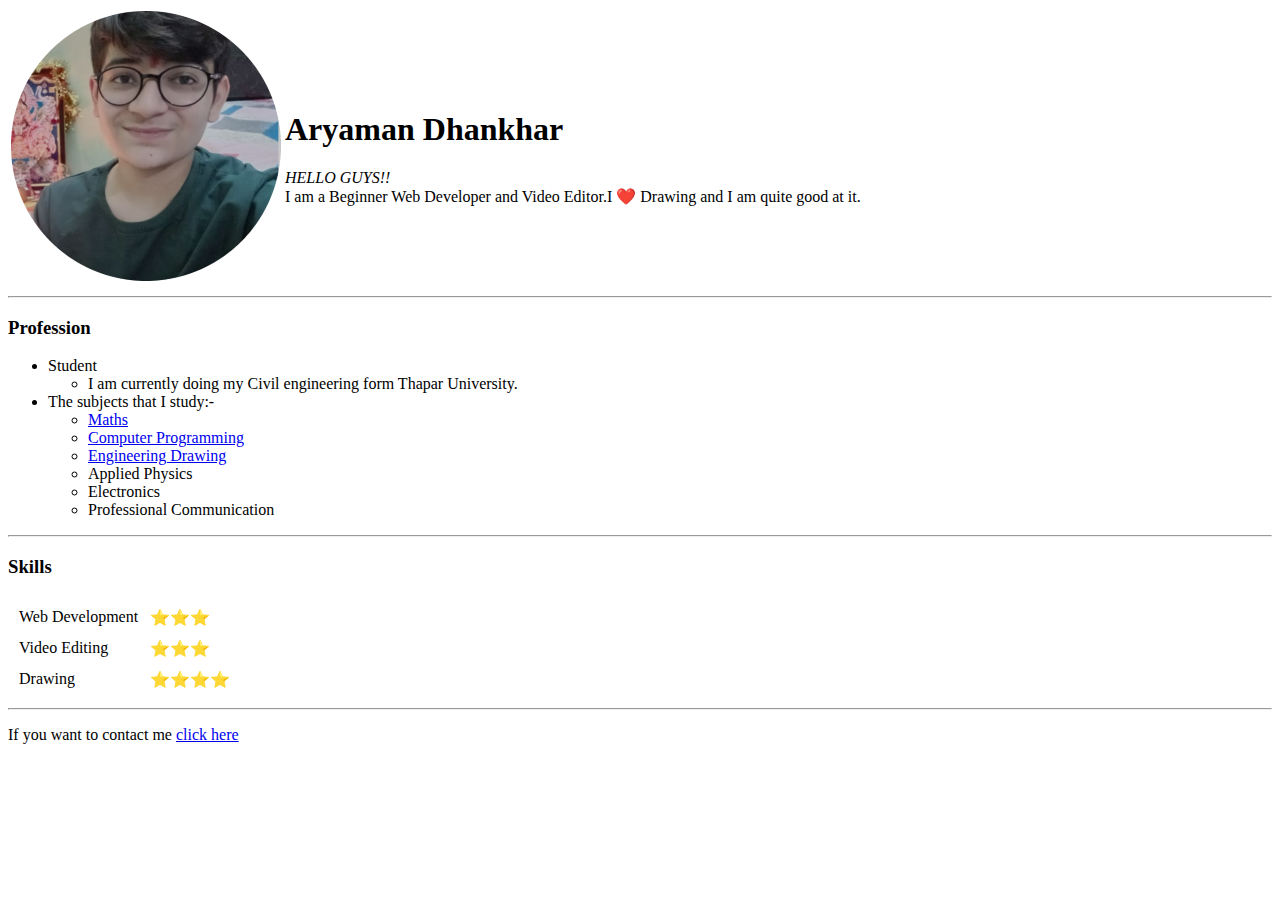
==== index.html @ f4ea9c2a "Add files via upload" ====
<!DOCTYPE html>
<html lang="en" dir="ltr">
  <head>
    <meta charset="utf-8">
    <title>AryamanDhankhar</title>
  </head>
  <body>
    <table>
      <tr>
        <td><img src="photo.png" alt=""></td>
        <td><h1>Aryaman Dhankhar</h1>
        <em>HELLO GUYS!!</em><br>
      I am a Beginner Web Developer and Video Editor.I ❤️ Drawing and I am quite good at it.</td>
      </tr>
    </table>
    <hr>
    <h3>Profession</h3>
    <ul>
      <li>Student</li>
      <ul>
        <li>I am currently doing my Civil engineering form Thapar University.</li>
        </ul>
        <li>The subjects that I study:-</li>
        <ul>
          <li><a href="https://www.studocu.com/in/course/thapar-institute-of-engineering-and-technology/mathematics/4331077">Maths</a></li>
          <li><a href="https://sites.google.com/a/thapar.edu/hspannu/uta003">Computer Programming</a></li>
          <li><a href="https://sites.google.com/thapar.edu/uta015/home">Engineering Drawing</a></li>
          <li>Applied Physics</li>
          <li>Electronics</li>
          <li>Professional Communication</li>
        </ul>
      </ul>
      <hr>
      <h3>Skills</h3>
      <table cellspacing="10px">
        <tr>
          <td>Web Development</td>
          <td>⭐⭐⭐</td>
        </tr>
        <tr>
          <td>Video Editing</td>
          <td>⭐⭐⭐</td>
        </tr>
        <tr>
          <td>Drawing</td>
          <td>⭐⭐⭐⭐</td>
        </tr>
      </table>
      <hr>
      <p>If you want to contact me <a href="contactme.html">click here</a></p>



  </body>
</html>
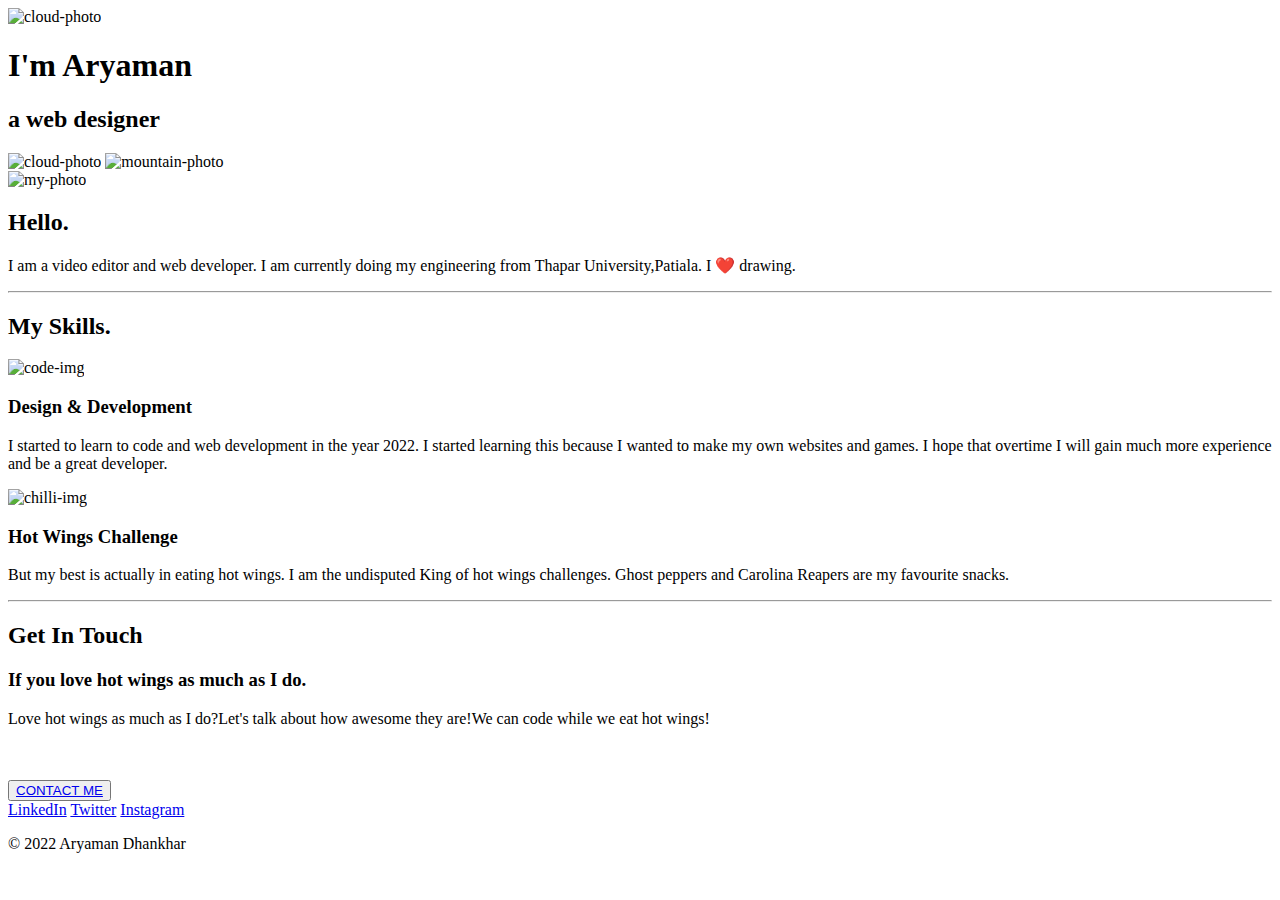
==== commit 3f95f5c9: "done" ====
--- a/index.html
+++ b/index.html
@@ -1,53 +1,61 @@
 <!DOCTYPE html>
 <html lang="en" dir="ltr">
-  <head>
+  <head><link rel="preconnect" href="https://fonts.googleapis.com">
+<link rel="preconnect" href="https://fonts.gstatic.com" crossorigin>
+<link href="https://fonts.googleapis.com/css2?family=Sacramento&display=swap" rel="stylesheet">
+<link rel="preconnect" href="https://fonts.googleapis.com">
+<link rel="preconnect" href="https://fonts.gstatic.com" crossorigin>
+<link href="https://fonts.googleapis.com/css2?family=Merriweather&display=swap" rel="stylesheet">
+<link href="https://fonts.googleapis.com/css2?family=Merriweather&family=Montserrat&display=swap" rel="stylesheet">
     <meta charset="utf-8">
-    <title>AryamanDhankhar</title>
+    <title>Aryaman Dhankhar</title>
+    <link rel="stylesheet" href="css/style.css">
+    <link rel="icon" href="favicon.ico">
   </head>
   <body>
-    <table>
-      <tr>
-        <td><img src="photo.png" alt=""></td>
-        <td><h1>Aryaman Dhankhar</h1>
-        <em>HELLO GUYS!!</em><br>
-      I am a Beginner Web Developer and Video Editor.I ❤️ Drawing and I am quite good at it.</td>
-      </tr>
-    </table>
-    <hr>
-    <h3>Profession</h3>
-    <ul>
-      <li>Student</li>
-      <ul>
-        <li>I am currently doing my Civil engineering form Thapar University.</li>
-        </ul>
-        <li>The subjects that I study:-</li>
-        <ul>
-          <li><a href="https://www.studocu.com/in/course/thapar-institute-of-engineering-and-technology/mathematics/4331077">Maths</a></li>
-          <li><a href="https://sites.google.com/a/thapar.edu/hspannu/uta003">Computer Programming</a></li>
-          <li><a href="https://sites.google.com/thapar.edu/uta015/home">Engineering Drawing</a></li>
-          <li>Applied Physics</li>
-          <li>Electronics</li>
-          <li>Professional Communication</li>
-        </ul>
-      </ul>
+    <div class="blue">
+      <img class="top-cloud" src="image/cloud.png" alt="cloud-photo">
+      <h1>I'm Aryaman</h1>
+      <h2>a web designer</h2>
+
+      <img class="bottom-cloud" src="image/cloud.png" alt="cloud-photo">
+      <img src="image/mountain.png" alt="mountain-photo">
+    </div>
+    <div class="profile">
+        <img src="image/boy.png" width="40%" alt="my-photo">
+        <h2>Hello.</h2>
+        <p>I am a video editor and web developer. I am currently doing my engineering from Thapar University,Patiala. I ❤️ drawing.</p>
+      </div>
       <hr>
-      <h3>Skills</h3>
-      <table cellspacing="10px">
-        <tr>
-          <td>Web Development</td>
-          <td>⭐⭐⭐</td>
-        </tr>
-        <tr>
-          <td>Video Editing</td>
-          <td>⭐⭐⭐</td>
-        </tr>
-        <tr>
-          <td>Drawing</td>
-          <td>⭐⭐⭐⭐</td>
-        </tr>
-      </table>
+      <div class="skills">
+        <h2>My Skills.</h2>
+        <div class="skill-row">
+          <img class="code-img"src="image/computer1.png"  alt="code-img">
+          <h3>Design & Development</h3>
+          <p>I started to learn to code and web development in the year 2022. I started learning this because I wanted to make my own websites and games.
+            I hope that overtime I will gain much more experience and be a great developer.</p>
+        </div>
+        <div class="skill-row">
+          <img class="chilli-img" src="image/chillies.png" alt="chilli-img">
+          <h3>Hot Wings Challenge</h3>
+          <p>But my best is actually in eating hot wings. I am the undisputed King of hot wings challenges. Ghost peppers and Carolina Reapers are my favourite snacks.</p>
+        </div>
       <hr>
-      <p>If you want to contact me <a href="contactme.html">click here</a></p>
+      <div class="contact-me">
+        <h2>Get In Touch</h2>
+        <h3>If you love hot wings as much as I do.</h3>
+        <p class="last">Love hot wings as much as I do?Let's talk about how awesome they are!We can code while we eat hot wings!</p><br><br>
+        <button class="btn"><a class="btn" href="mailto:samuelmusk2@email.com">CONTACT ME</a></border>
+      </div>
+    </div>
+
+
+    <div class="ending">
+      <a class="footer1-link" href="https://www.linkedin.com/in/aryaman-dhankhar-224599231/?lipi=urn%3Ali%3Apage%3Ad_flagship3_feed%3B8lncb4scSFiQ5d0BUjhLOw%3D%3D">LinkedIn</a>
+      <a class="footer2-link" href="https://twitter.com/">Twitter</a>
+      <a class="footer3-link" href="https://www.instagram.com/">Instagram</a>
+      <p class="tt">© 2022 Aryaman Dhankhar </p>
+    </div>
 
 
 
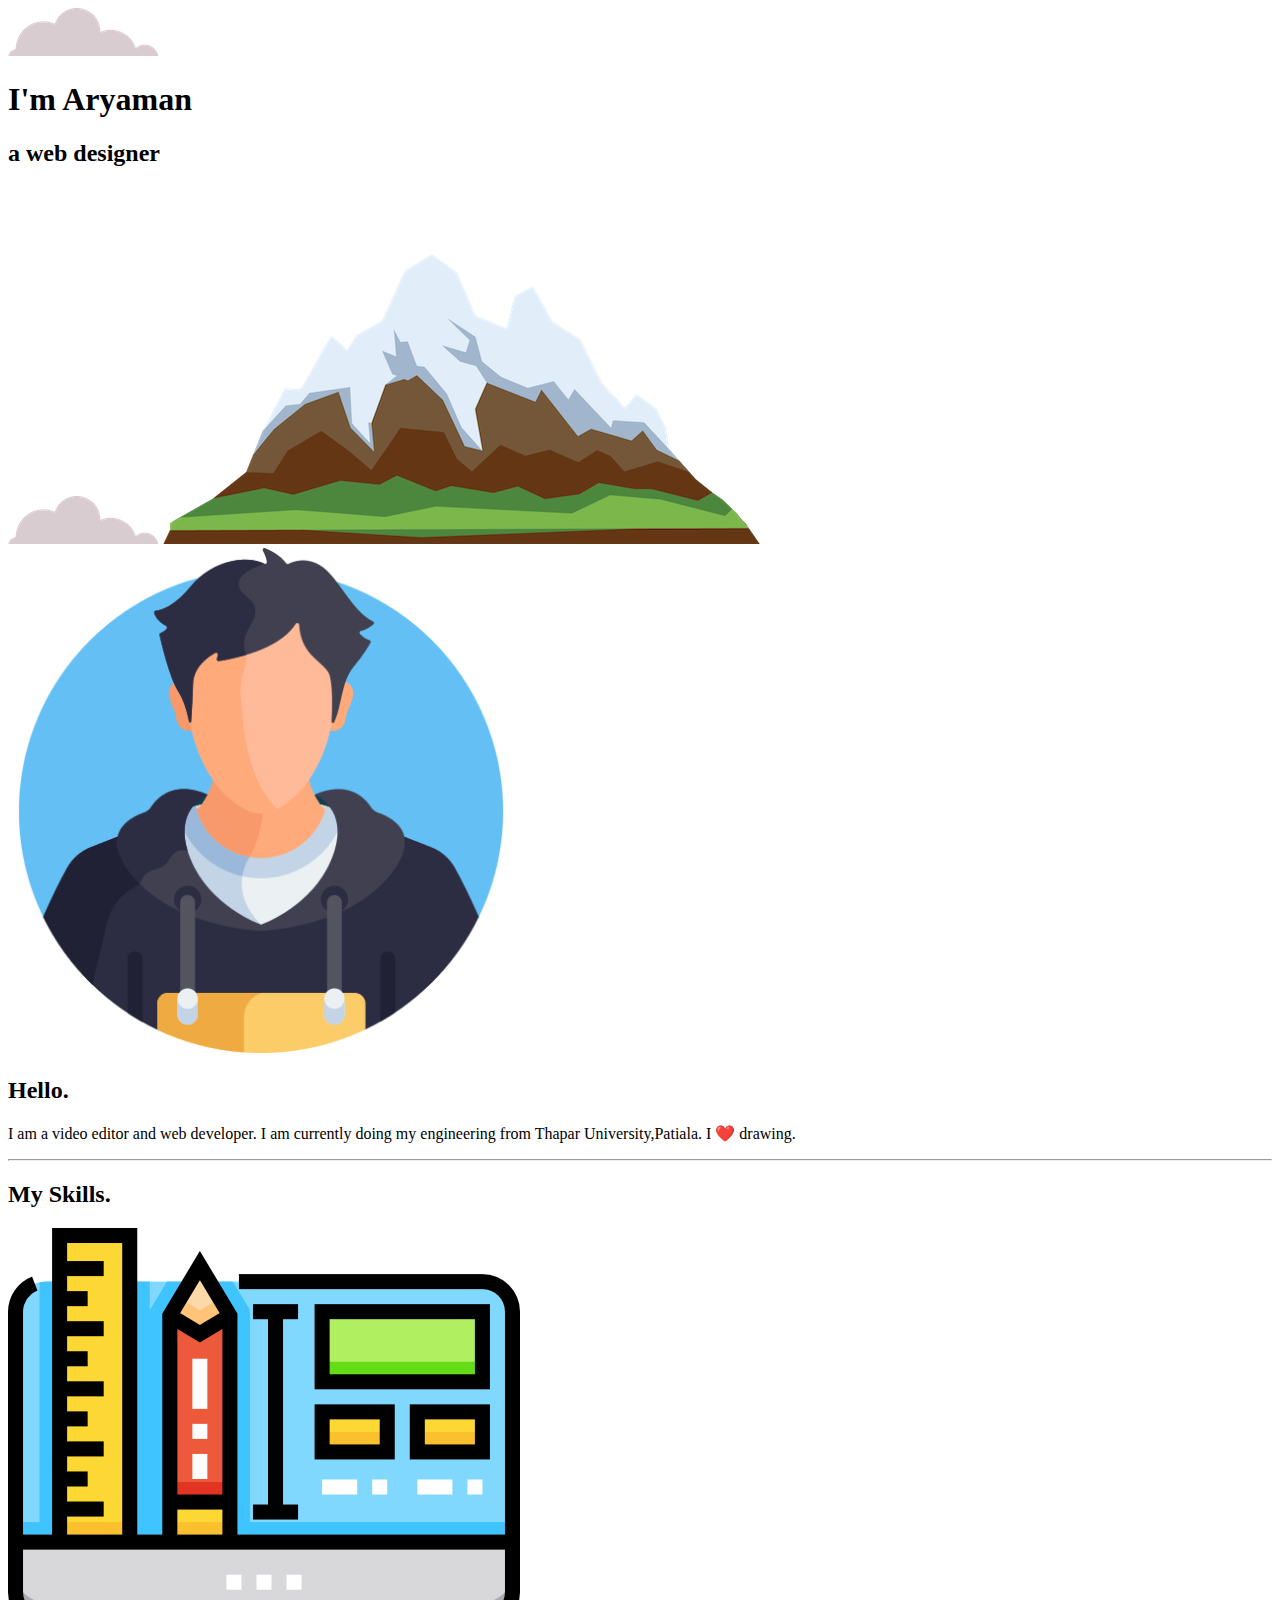
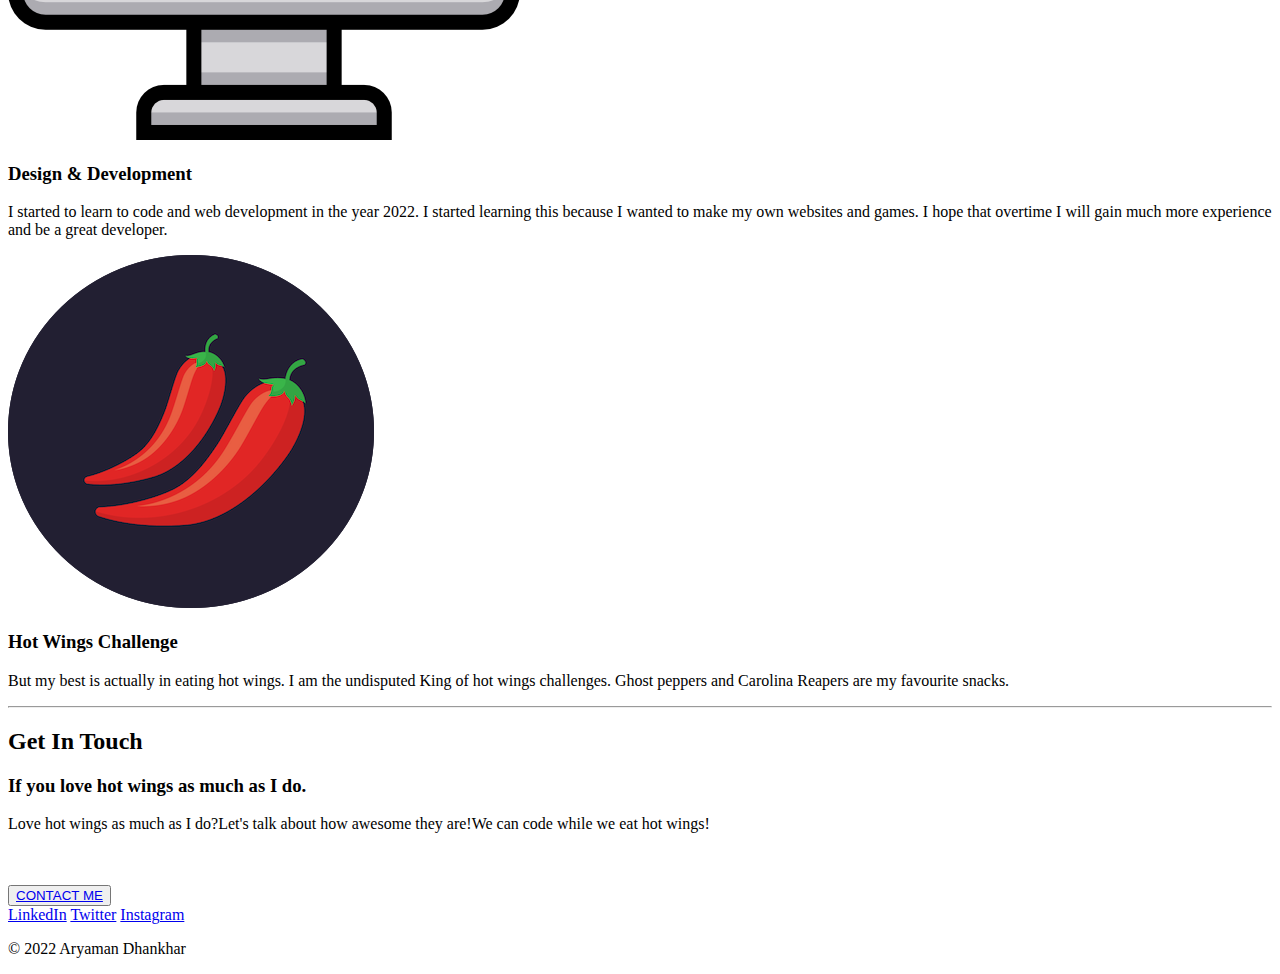
==== commit 858777d0: "chNGES" ====
--- a/index.html
+++ b/index.html
@@ -14,15 +14,15 @@
   </head>
   <body>
     <div class="blue">
-      <img class="top-cloud" src="image/cloud.png" alt="cloud-photo">
+      <img class="top-cloud" src="cloud.png" alt="cloud-photo">
       <h1>I'm Aryaman</h1>
       <h2>a web designer</h2>
 
-      <img class="bottom-cloud" src="image/cloud.png" alt="cloud-photo">
-      <img src="image/mountain.png" alt="mountain-photo">
+      <img class="bottom-cloud" src="cloud.png" alt="cloud-photo">
+      <img src="mountain.png" alt="mountain-photo">
     </div>
     <div class="profile">
-        <img src="image/boy.png" width="40%" alt="my-photo">
+        <img src="boy.png" width="40%" alt="my-photo">
         <h2>Hello.</h2>
         <p>I am a video editor and web developer. I am currently doing my engineering from Thapar University,Patiala. I ❤️ drawing.</p>
       </div>
@@ -30,13 +30,13 @@
       <div class="skills">
         <h2>My Skills.</h2>
         <div class="skill-row">
-          <img class="code-img"src="image/computer1.png"  alt="code-img">
+          <img class="code-img"src="computer1.png"  alt="code-img">
           <h3>Design & Development</h3>
           <p>I started to learn to code and web development in the year 2022. I started learning this because I wanted to make my own websites and games.
             I hope that overtime I will gain much more experience and be a great developer.</p>
         </div>
         <div class="skill-row">
-          <img class="chilli-img" src="image/chillies.png" alt="chilli-img">
+          <img class="chilli-img" src="chillies.png" alt="chilli-img">
           <h3>Hot Wings Challenge</h3>
           <p>But my best is actually in eating hot wings. I am the undisputed King of hot wings challenges. Ghost peppers and Carolina Reapers are my favourite snacks.</p>
         </div>
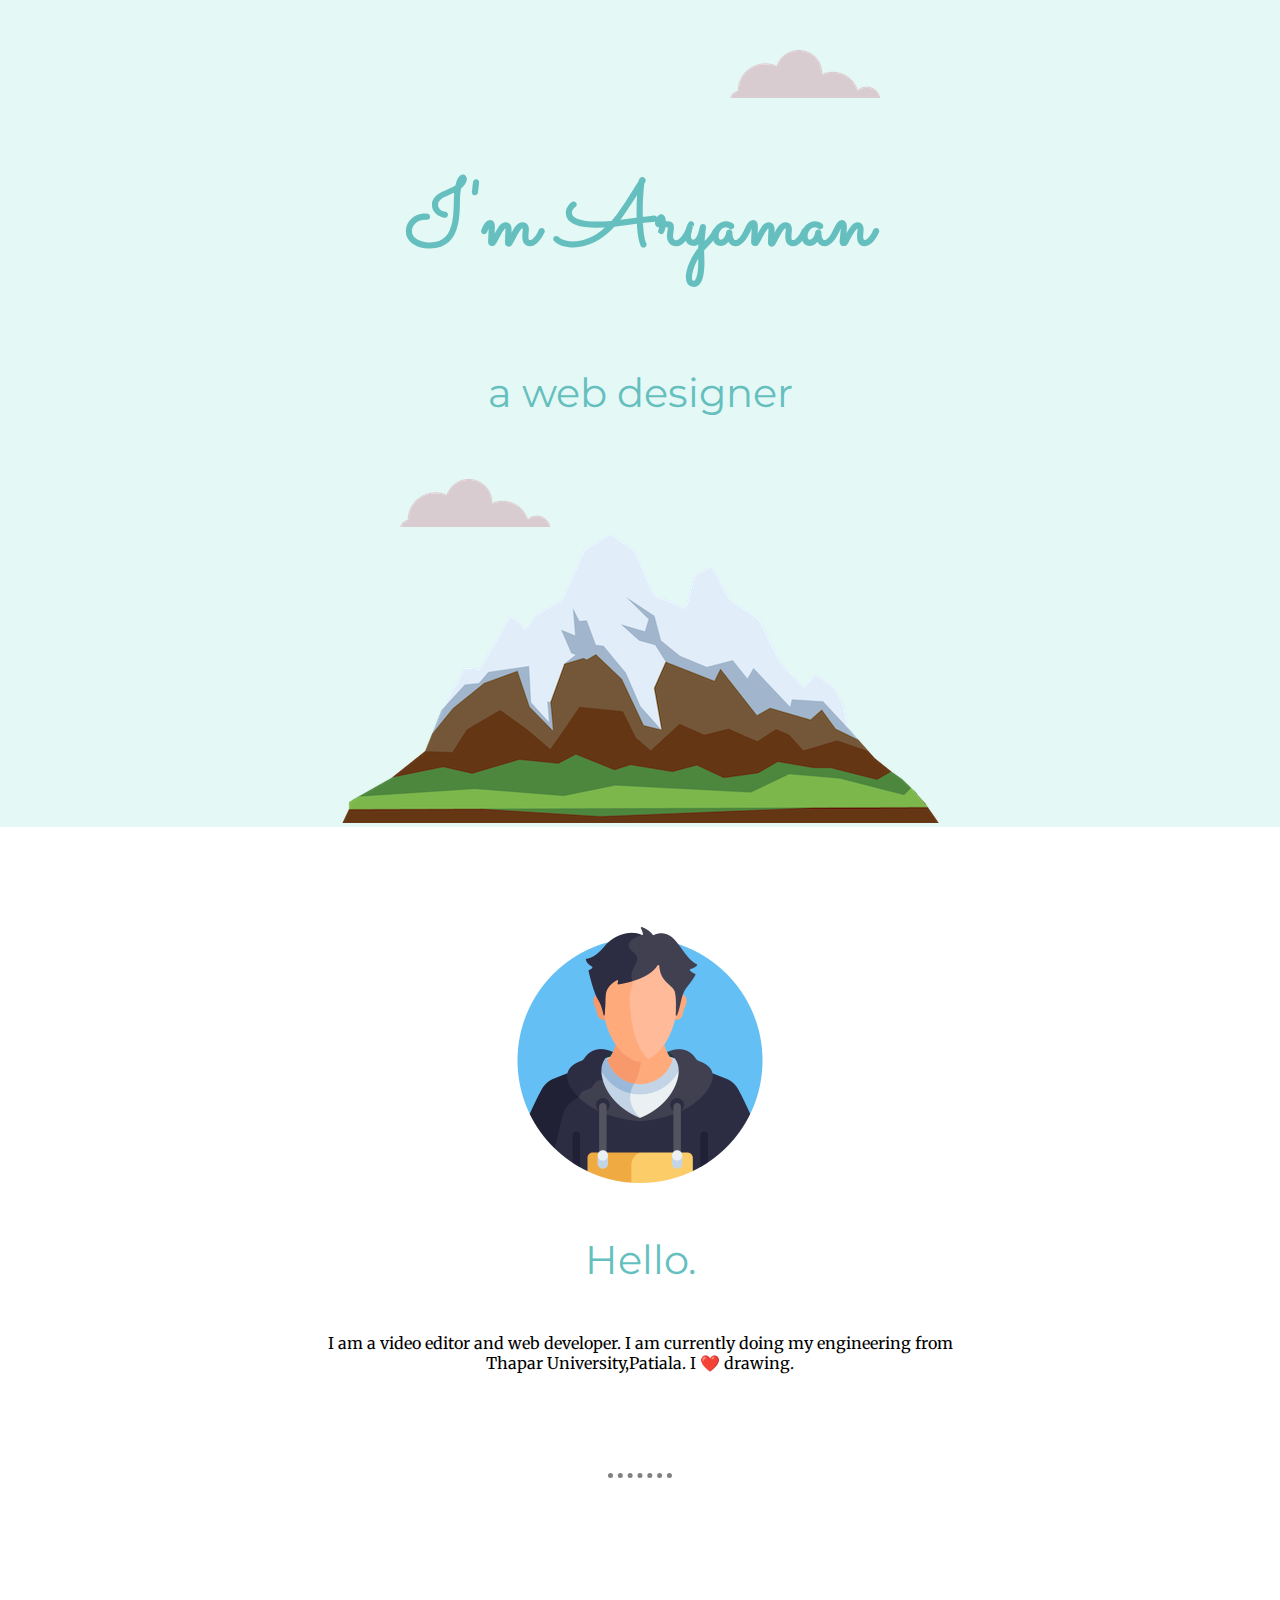
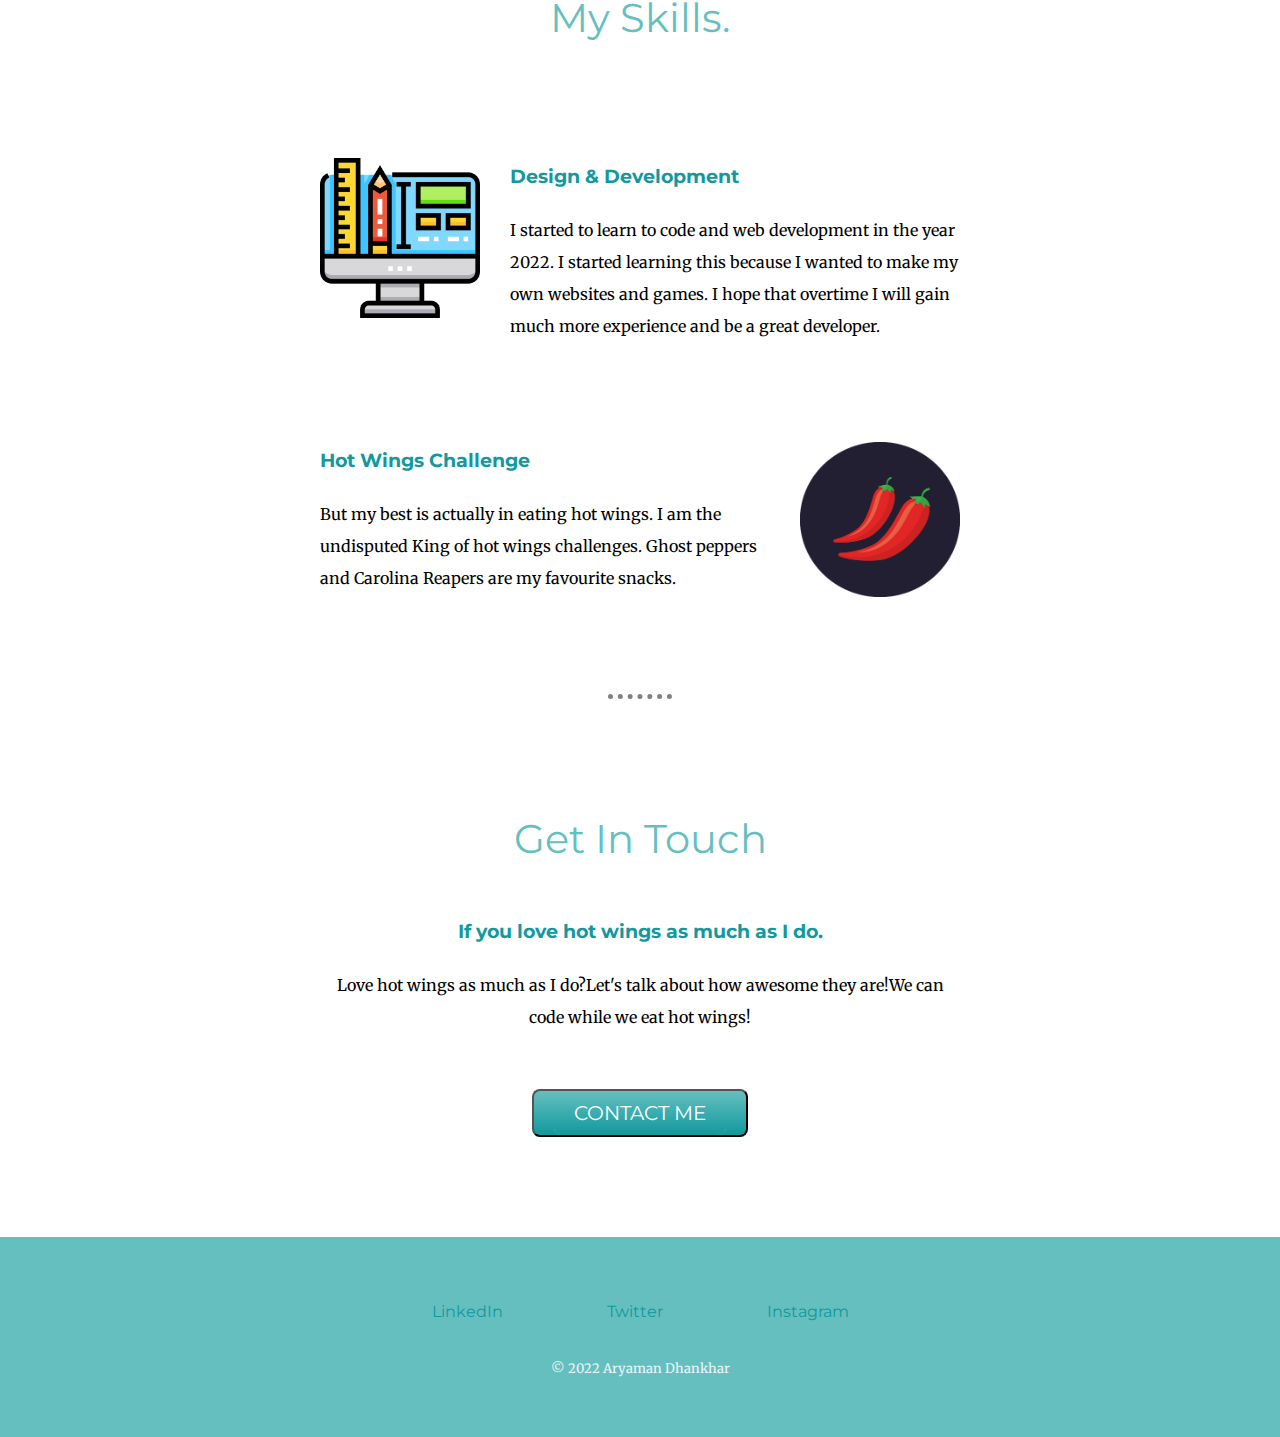
==== commit ec2257b9: "done changes" ====
--- a/index.html
+++ b/index.html
@@ -9,7 +9,7 @@
 <link href="https://fonts.googleapis.com/css2?family=Merriweather&family=Montserrat&display=swap" rel="stylesheet">
     <meta charset="utf-8">
     <title>Aryaman Dhankhar</title>
-    <link rel="stylesheet" href="css/style.css">
+    <link rel="stylesheet" href="style.css">
     <link rel="icon" href="favicon.ico">
   </head>
   <body>
--- a/style.css
+++ b/style.css
@@ -0,0 +1,151 @@
+body {
+  margin: 0;
+  text-align: center;
+  font-family: 'Merriweather', serif;
+
+  /* position: absolute; */
+}
+h1 {
+  margin: :50px auto 0 auto;
+  font-family: 'Sacramento', cursive;
+  font-size: 5.625rem;
+  color: #66BFBF;
+
+}
+h2 {
+  font-family: 'Montserrat', sans-serif;
+  font-weight: normal;
+  font-size: 2.5rem;
+  color: #66BFBF;
+  line-height: 2;
+}
+h3 {
+  font-family: 'Montserrat', sans-serif;
+  color: #11999E;
+  line-height: 2;
+}
+
+.skill-row {
+  margin: 100px auto 100px auto;
+  width: 50%;
+  text-align: left;
+  line-height: 2;
+}
+a {
+  color: #11999E;
+}
+.bottom-cloud {
+  position: absolute;
+  left: 400px;
+  bottom: 300px;
+
+}
+.top-cloud {
+  position: absolute;
+  right: 400px;
+  top: 50px
+}
+hr {
+  background-color: white;
+ border-style: dotted none none;
+ border-color: grey;
+ border-width: 5px;
+ width: 5%;
+ margin-top: 100px;
+ margin-bottom: 100px;
+
+}
+.last {
+  line-height: 2;
+}
+
+.blue {
+  background-color: #E4F9F5;
+  position: relative;
+  padding-top: 100px;
+
+
+}
+.profile {
+  margin: 100px auto 100px auto;
+  width: 50%;
+}
+
+.skills {
+  margin: 100px auto 100px auto;
+
+}
+.code-img {
+  margin-right: 30px;
+  width: 25%;
+  float: left;
+}
+.chilli-img {
+  width: 25%;
+  float: right;
+  margin-left: 30px;
+}
+
+.btn {
+  background: #66BFBF;
+  background-image: -webkit-linear-gradient(top, #66BFBF, #11999E);
+  background-image: -moz-linear-gradient(top, #66BFBF, #11999E);
+  background-image: -ms-linear-gradient(top, #66BFBF, #11999E);
+  background-image: -o-linear-gradient(top, #66BFBF, #11999E);
+  background-image: linear-gradient(to bottom, #66BFBF, #11999E);
+  -webkit-border-radius: 8;
+  -moz-border-radius: 8;
+  border-radius: 8px;
+  font-family: 'Montserrat', sans-serif;
+  color: #ffffff;
+  font-size: 20px;
+  padding: 10px 20px 10px 20px;
+  text-decoration: none;
+}
+
+.btn:hover {
+  background: #b94ed9;
+  background-image: -webkit-linear-gradient(top, #b94ed9, #3498db);
+  background-image: -moz-linear-gradient(top, #b94ed9, #3498db);
+  background-image: -ms-linear-gradient(top, #b94ed9, #3498db);
+  background-image: -o-linear-gradient(top, #b94ed9, #3498db);
+  background-image: linear-gradient(to bottom, #b94ed9, #3498db);
+  text-decoration: none;
+}
+.contact-me {
+  margin: 100px auto 100px auto;
+  width: 50%;
+}
+a {
+  color: #11999E;
+  font-family: 'Montserrat', sans-serif;
+  text-decoration: none;
+}
+a:hover {
+  color: #EAF6F6;
+}
+
+.ending {
+  margin-top: 100px;
+  margin-bottom: 0;
+  padding: 50px;
+  background-color: #66BFBF;
+  color:  #EAF6F6;
+  height: 100px;
+  line-height: 3;
+
+}
+
+.footer1-link {
+  position: relative;
+  right: 100px;
+}
+
+.footer3-link {
+  position: relative;
+  left: 100px;
+}
+
+.tt {
+  font-size: 13px;
+}
